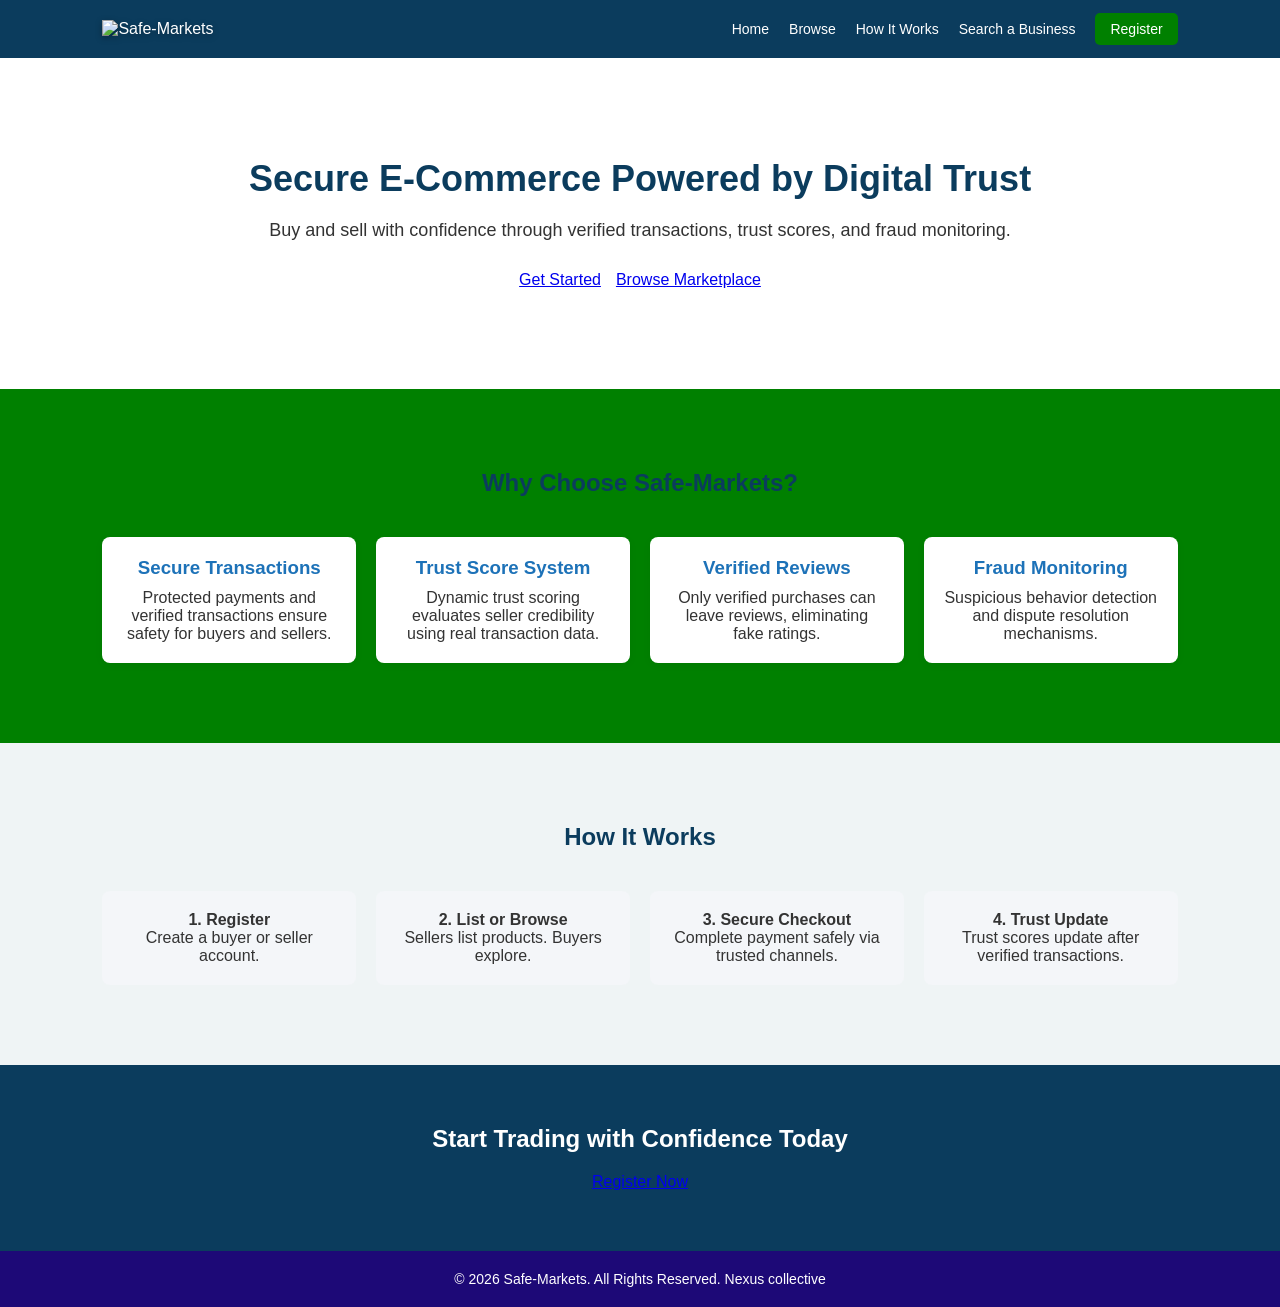
==== index.html @ dd7568ae "Rename Index.html to index.html" ====
<!DOCTYPE html>
<html lang="en">
<head>
<meta charset="UTF-8">
<title>Safe-Markets | Secure Digital Commerce</title>
<meta name="viewport" content="width=device-width, initial-scale=1.0">

<style>
/* RESET & BASE */
* {
    margin: 0;
    padding: 0;
    box-sizing: border-box;
    font-family: Arial, sans-serif;
}
html {
    scroll-behavior: smooth;
}
body {
    background-color: green;
    color: #333;
}

/* NAVBAR */
.navbar {
    display: flex;
    justify-content: space-between;
    align-items: center;
    padding: 20px 8%;
    background-color: #0B3C5D;
    color: white;
}
.logo img {
    width: 180px;
    filter: drop-shadow(0 2px 3px rgba(0,0,0,0.3));
}
.nav-links {
    list-style: none;
    display: flex;
    gap: 20px;
}
.nav-links a {
    text-decoration: none;
    color: white;
    font-size: 14px;
}
.nav-links .btn-primary {
    background-color: green;
    padding: 8px 15px;
    border-radius: 5px;
    color: white !important;
    text-decoration: none;
}
.nav-links .btn-secondary {
    border: 1px solid green;
    padding: 8px 15px;
    border-radius: 5px;
    color: #1d72b8;
}

/* HERO */
.hero {
    padding: 100px 8%;
    text-align: center;
    background-color: white;
}
.hero h1 {
    font-size: 36px;
    margin-bottom: 20px;
    color: #0B3C5D;
}
.hero p {
    font-size: 18px;
    margin-bottom: 30px;
}
.hero-buttons {
    display: flex;
    justify-content: center;
    gap: 15px;
}

/* FEATURES */
.features {
    padding: 80px 8%;
    text-align: center;
}
.features h2 {
    margin-bottom: 40px;
    color: #0B3C5D;
}
.feature-grid {
    display: grid;
    grid-template-columns: repeat(auto-fit, minmax(220px, 1fr));
    gap: 20px;
}
.feature-card {
    background-color: white;
    padding: 20px;
    border-radius: 8px;
    box-shadow: 0 2px 8px rgba(0,0,0,0.05);
}
.feature-card h3 {
    margin-bottom: 10px;
    color: #1d72b8;
}

/* HOW IT WORKS */
.how-it-works {
    padding: 80px 8%;
    background-color: rgb(239, 244, 245);
    text-align: center;
}
.how-it-works h2 {
    margin-bottom: 40px;
    color: #0B3C5D;
}
.steps {
    display: grid;
    grid-template-columns: repeat(auto-fit, minmax(180px, 1fr));
    gap: 20px;
    margin-top: 40px;
}
.step {
    background-color: #f4f6f9;
    padding: 20px;
    border-radius: 8px;
}

/* CTA */
.cta {
    padding: 60px 8%;
    text-align: center;
    background-color: #0B3C5D;
    color: white;
}
.cta h2 {
    margin-bottom: 20px;
}

/* FOOTER */
footer {
    text-align: center;
    padding: 20px;
    background-color: #1d0977;
    color: white;
    font-size: 14px;
}
</style>
</head>

<body>

<!-- NAVBAR -->
<nav class="navbar">
    <div class="logo">
        <img src="#" alt="Safe-Markets">
    </div>
    <ul class="nav-links">
        <li><a href="#">Home</a></li>
        <li><a href="register.html" onclick="showPage('registrationPage')">Browse</a></li>
        <li><a href="#how-it-works">How It Works</a></li>
        <li><a href="reviews.html" onclick="showPage('reviewsPage')">Search a Business</a></li>
        <li><a href="register.html" class="btn-primary"onclick="showPage('registrationPage')">Register</a></li>
    </ul>
</nav>

<!-- HERO SECTION -->
<section class="hero">
    <h1>Secure E-Commerce Powered by Digital Trust</h1> 
    <p>Buy and sell with confidence through verified transactions, trust scores, and fraud monitoring.</p> 
    <div class="hero-buttons"> 
        <a href="register.html" class="btn-primary">Get Started</a> 
        <a href="register.html" class="btn-secondary">Browse Marketplace</a> 
    </div>
</section>

<!-- FEATURES -->
<section class="features">
    <h2>Why Choose Safe-Markets?</h2>
    <div class="feature-grid">
        <div class="feature-card">
            <h3>Secure Transactions</h3>
            <p>Protected payments and verified transactions ensure safety for buyers and sellers.</p>
        </div>
        <div class="feature-card">
            <h3>Trust Score System</h3>
            <p>Dynamic trust scoring evaluates seller credibility using real transaction data.</p>
        </div>
        <div class="feature-card">
            <h3>Verified Reviews</h3>
            <p>Only verified purchases can leave reviews, eliminating fake ratings.</p>
        </div>
        <div class="feature-card">
            <h3>Fraud Monitoring</h3>
            <p>Suspicious behavior detection and dispute resolution mechanisms.</p>
        </div>
    </div>
</section>

<!-- HOW IT WORKS -->
<section class="how-it-works" id="how-it-works">
    <h2>How It Works</h2>
    <div class="steps">
        <div class="step">
            <h4>1. Register</h4>
            <p>Create a buyer or seller account.</p>
        </div>
        <div class="step">
            <h4>2. List or Browse</h4>
            <p>Sellers list products. Buyers explore.</p>
        </div>
        <div class="step">
            <h4>3. Secure Checkout</h4>
            <p>Complete payment safely via trusted channels.</p>
        </div>
        <div class="step">
            <h4>4. Trust Update</h4>
            <p>Trust scores update after verified transactions.</p>
        </div>
    </div>
</section>

<!-- CTA -->
<section class="cta">
    <h2>Start Trading with Confidence Today</h2>
    <a href="register.html" class="btn-primary">Register Now</a>
</section>

<!-- FOOTER -->
<footer>
    <p>© 2026 Safe-Markets. All Rights Reserved. Nexus collective</p>
</footer>

</body>
</html>
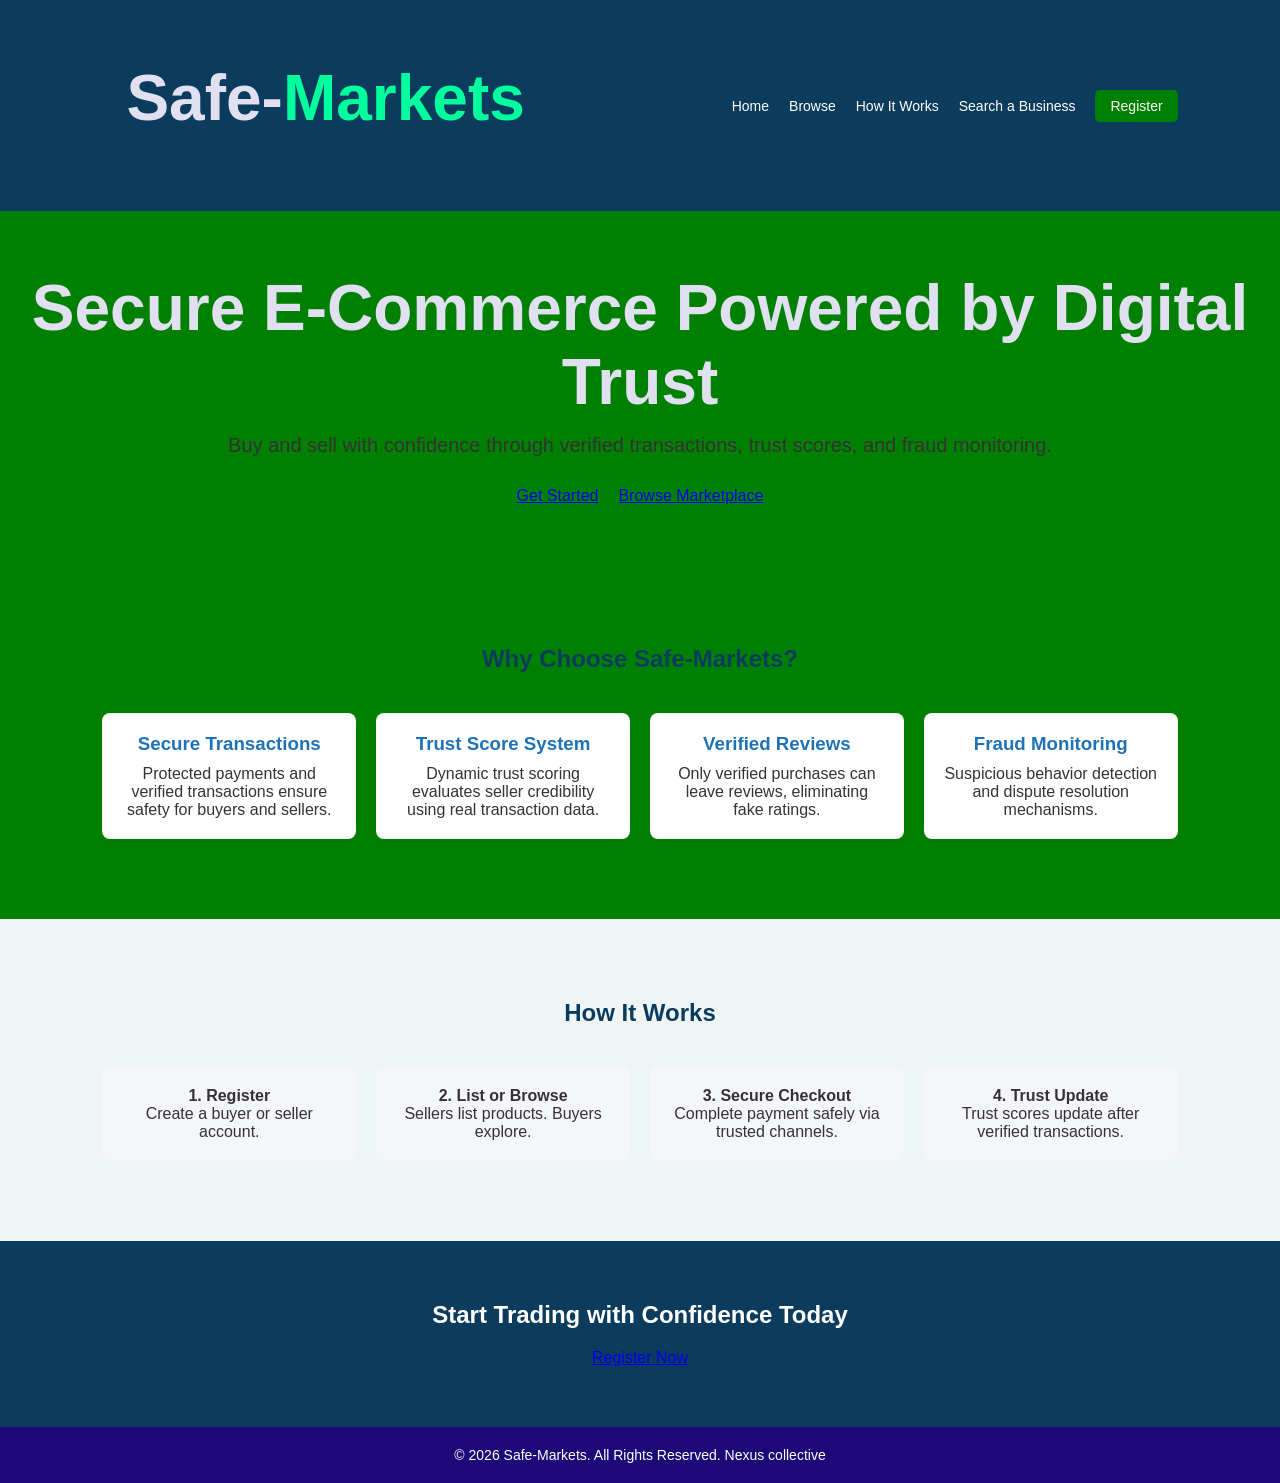
==== commit d86448c8: "Refactor styles for navbar and hero section Updated padding, font sizes, and colors in the hero sect" ====
--- a/index.html
+++ b/index.html
@@ -26,7 +26,7 @@
     display: flex;
     justify-content: space-between;
     align-items: center;
-    padding: 20px 8%;
+    padding: 1px 8%;
     background-color: #0B3C5D;
     color: white;
 }
@@ -57,27 +57,35 @@
     border-radius: 5px;
     color: #1d72b8;
 }
-
-/* HERO */
 .hero {
-    padding: 100px 8%;
-    text-align: center;
-    background-color: white;
-}
+  padding: 60px 24px;
+  text-align: center;
+}
+
 .hero h1 {
-    font-size: 36px;
-    margin-bottom: 20px;
-    color: #0B3C5D;
+  font-size: clamp(25px, 8vw, 64px);
+  font-weight: 800;
+  color: #e0e0f0;        
+  margin-bottom: 15px;
+}
+
+.hero h1 span {
+  color: #00ff9d;        
 }
 .hero p {
-    font-size: 18px;
+    font-size: 20px;
     margin-bottom: 30px;
 }
 .hero-buttons {
     display: flex;
     justify-content: center;
-    gap: 15px;
-}
+    gap: 20px;
+}
+
+
+/* HERO */
+
+
 
 /* FEATURES */
 .features {
@@ -152,8 +160,8 @@
 
 <!-- NAVBAR -->
 <nav class="navbar">
-    <div class="logo">
-        <img src="#" alt="Safe-Markets">
+    <div class="hero">
+  <h1>Safe-<span>Markets</span></h1>
     </div>
     <ul class="nav-links">
         <li><a href="#">Home</a></li>
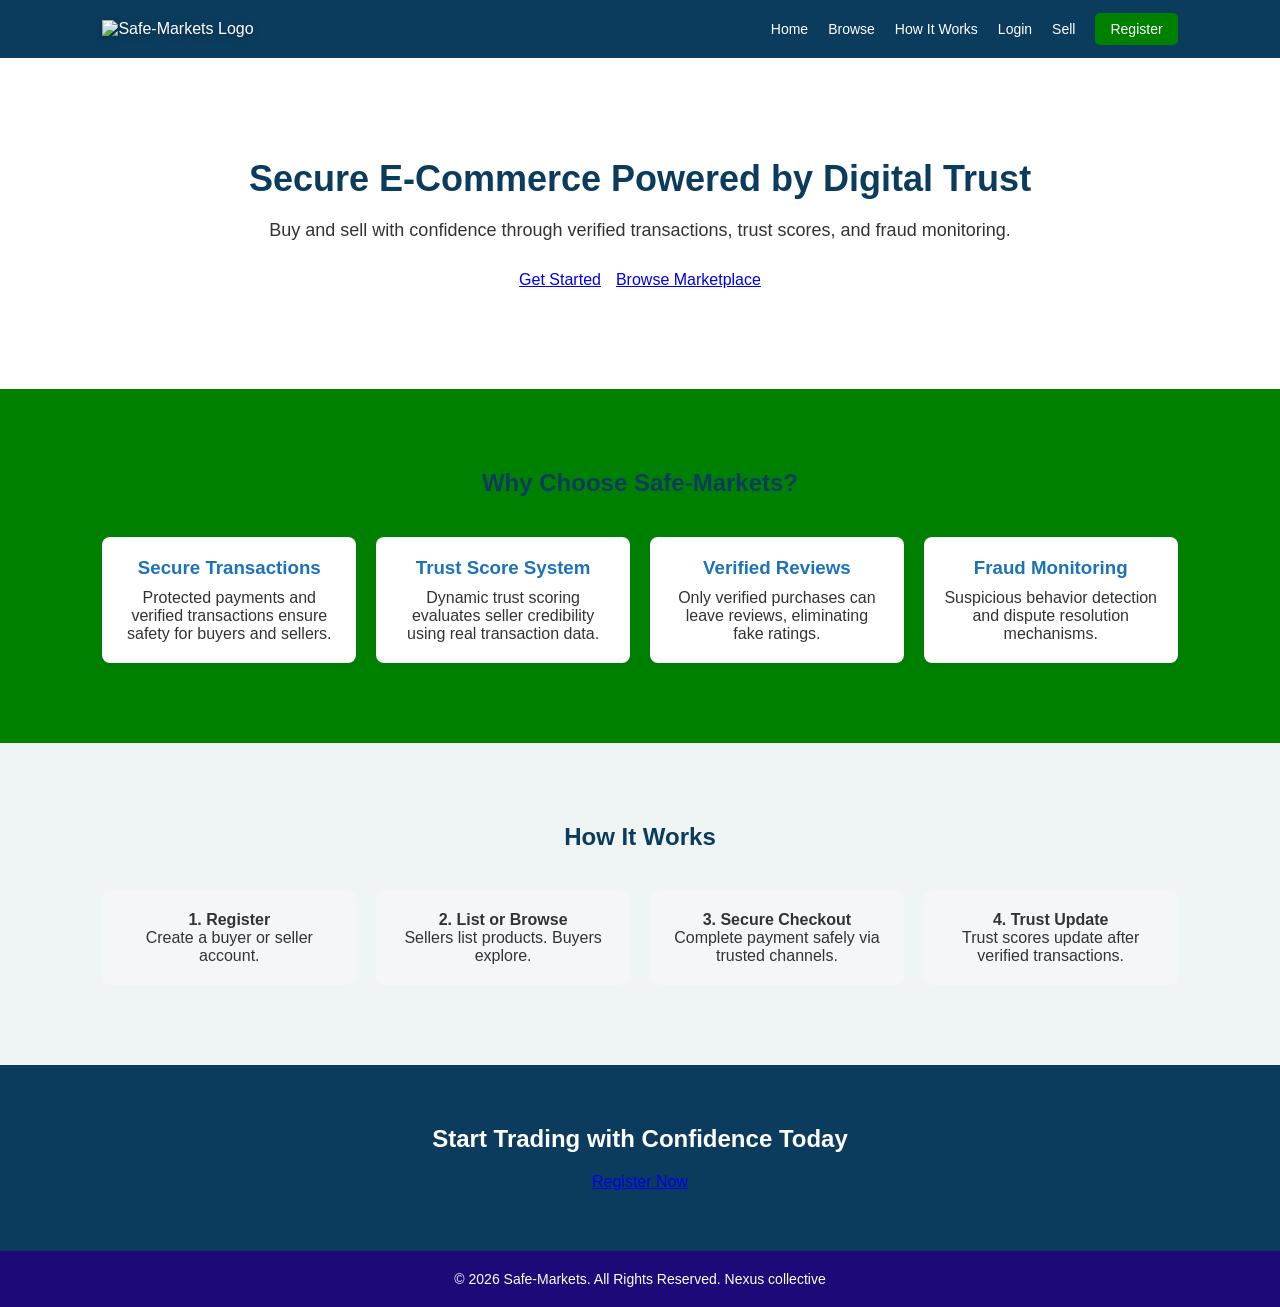
==== commit caf231d0: "Update navbar and hero section links and styles" ====
--- a/index.html
+++ b/index.html
@@ -1,3 +1,4 @@
+
 <!DOCTYPE html>
 <html lang="en">
 <head>
@@ -26,7 +27,7 @@
     display: flex;
     justify-content: space-between;
     align-items: center;
-    padding: 1px 8%;
+    padding: 20px 8%;
     background-color: #0B3C5D;
     color: white;
 }
@@ -57,35 +58,27 @@
     border-radius: 5px;
     color: #1d72b8;
 }
+
+/* HERO */
 .hero {
-  padding: 60px 24px;
-  text-align: center;
-}
-
+    padding: 100px 8%;
+    text-align: center;
+    background-color: white;
+}
 .hero h1 {
-  font-size: clamp(25px, 8vw, 64px);
-  font-weight: 800;
-  color: #e0e0f0;        
-  margin-bottom: 15px;
-}
-
-.hero h1 span {
-  color: #00ff9d;        
+    font-size: 36px;
+    margin-bottom: 20px;
+    color: #0B3C5D;
 }
 .hero p {
-    font-size: 20px;
+    font-size: 18px;
     margin-bottom: 30px;
 }
 .hero-buttons {
     display: flex;
     justify-content: center;
-    gap: 20px;
-}
-
-
-/* HERO */
-
-
+    gap: 15px;
+}
 
 /* FEATURES */
 .features {
@@ -160,15 +153,16 @@
 
 <!-- NAVBAR -->
 <nav class="navbar">
-    <div class="hero">
-  <h1>Safe-<span>Markets</span></h1>
+    <div class="logo">
+        <img src="images/logo.png" alt="Safe-Markets Logo">
     </div>
     <ul class="nav-links">
-        <li><a href="#">Home</a></li>
-        <li><a href="register.html" onclick="showPage('registrationPage')">Browse</a></li>
+        <li><a href="index.html">Home</a></li>
+        <li><a href="product.html">Browse</a></li>
         <li><a href="#how-it-works">How It Works</a></li>
-        <li><a href="reviews.html" onclick="showPage('reviewsPage')">Search a Business</a></li>
-        <li><a href="register.html" class="btn-primary"onclick="showPage('registrationPage')">Register</a></li>
+        <li><a href="Authentication.html">Login</a></li>
+        <li><a href="marketplace.html">Sell</a></li>
+        <li><a href="Authentication.html" class="btn-primary">Register</a></li>
     </ul>
 </nav>
 
@@ -177,8 +171,8 @@
     <h1>Secure E-Commerce Powered by Digital Trust</h1> 
     <p>Buy and sell with confidence through verified transactions, trust scores, and fraud monitoring.</p> 
     <div class="hero-buttons"> 
-        <a href="register.html" class="btn-primary">Get Started</a> 
-        <a href="register.html" class="btn-secondary">Browse Marketplace</a> 
+        <a href="Authentication.html" class="btn-primary">Get Started</a> 
+        <a href="marketplace.html" class="btn-secondary">Browse Marketplace</a> 
     </div>
 </section>
 
@@ -231,7 +225,7 @@
 <!-- CTA -->
 <section class="cta">
     <h2>Start Trading with Confidence Today</h2>
-    <a href="register.html" class="btn-primary">Register Now</a>
+    <a href="Authentication.html" class="btn-primary">Register Now</a>
 </section>
 
 <!-- FOOTER -->
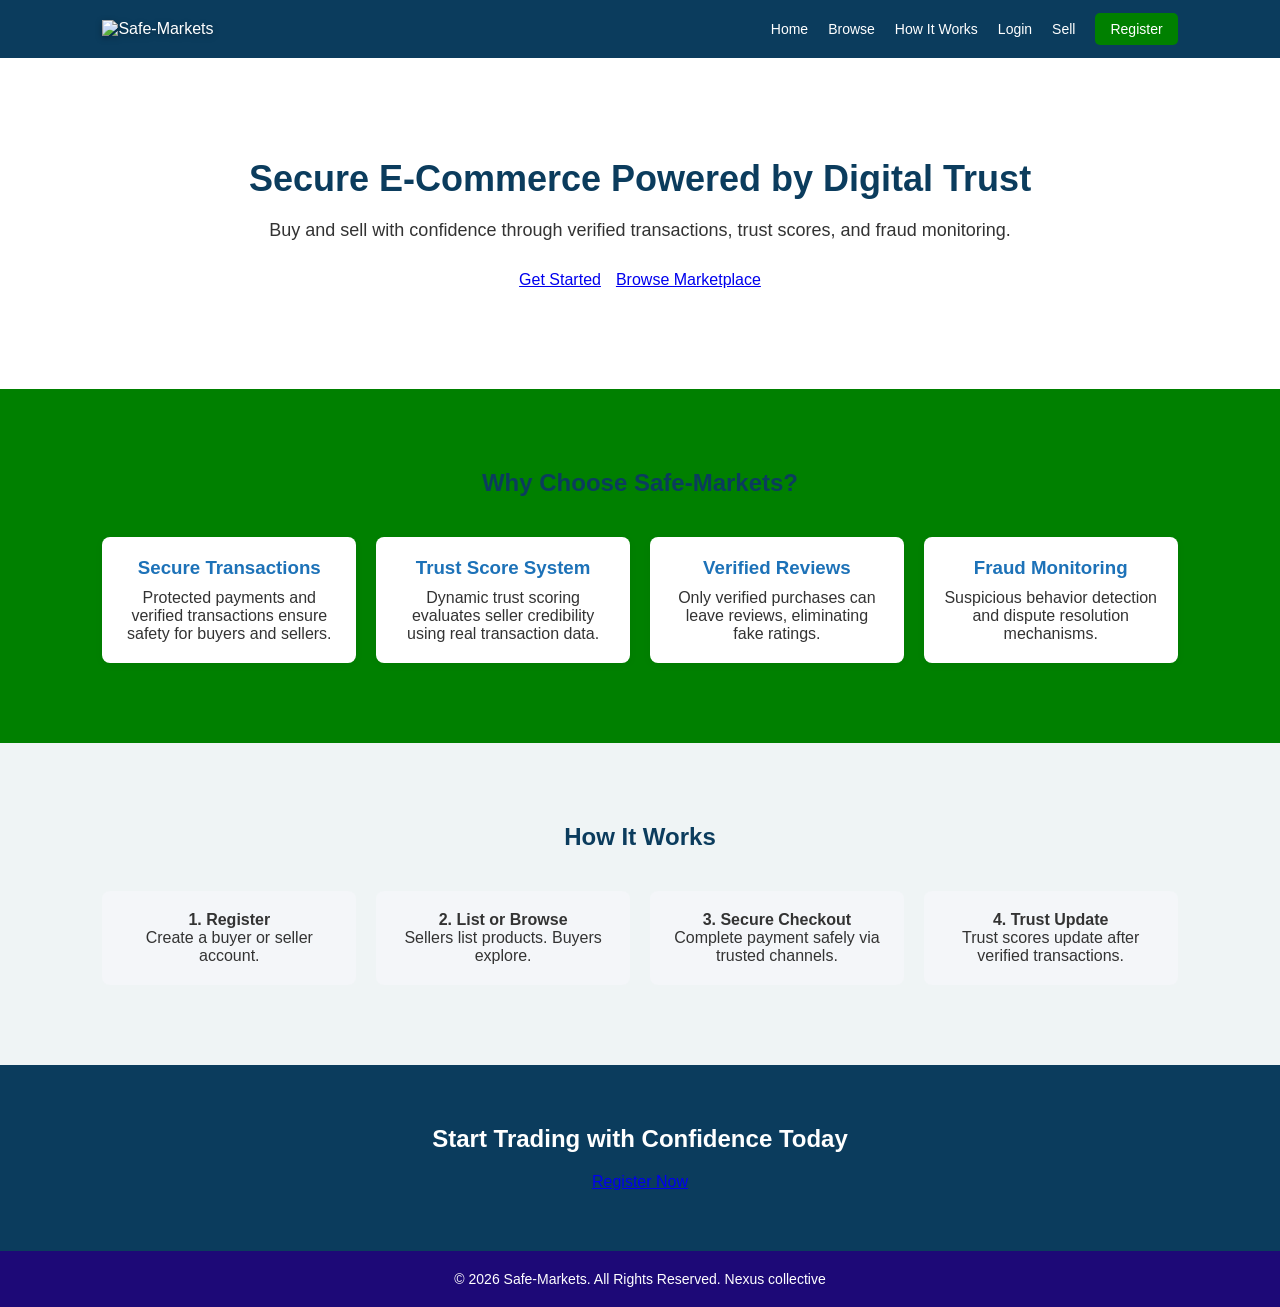
==== commit 19f85454: "Update logo image source in navbar" ====
--- a/index.html
+++ b/index.html
@@ -154,7 +154,7 @@
 <!-- NAVBAR -->
 <nav class="navbar">
     <div class="logo">
-        <img src="images/logo.png" alt="Safe-Markets Logo">
+        <img src="#" alt="Safe-Markets">
     </div>
     <ul class="nav-links">
         <li><a href="index.html">Home</a></li>
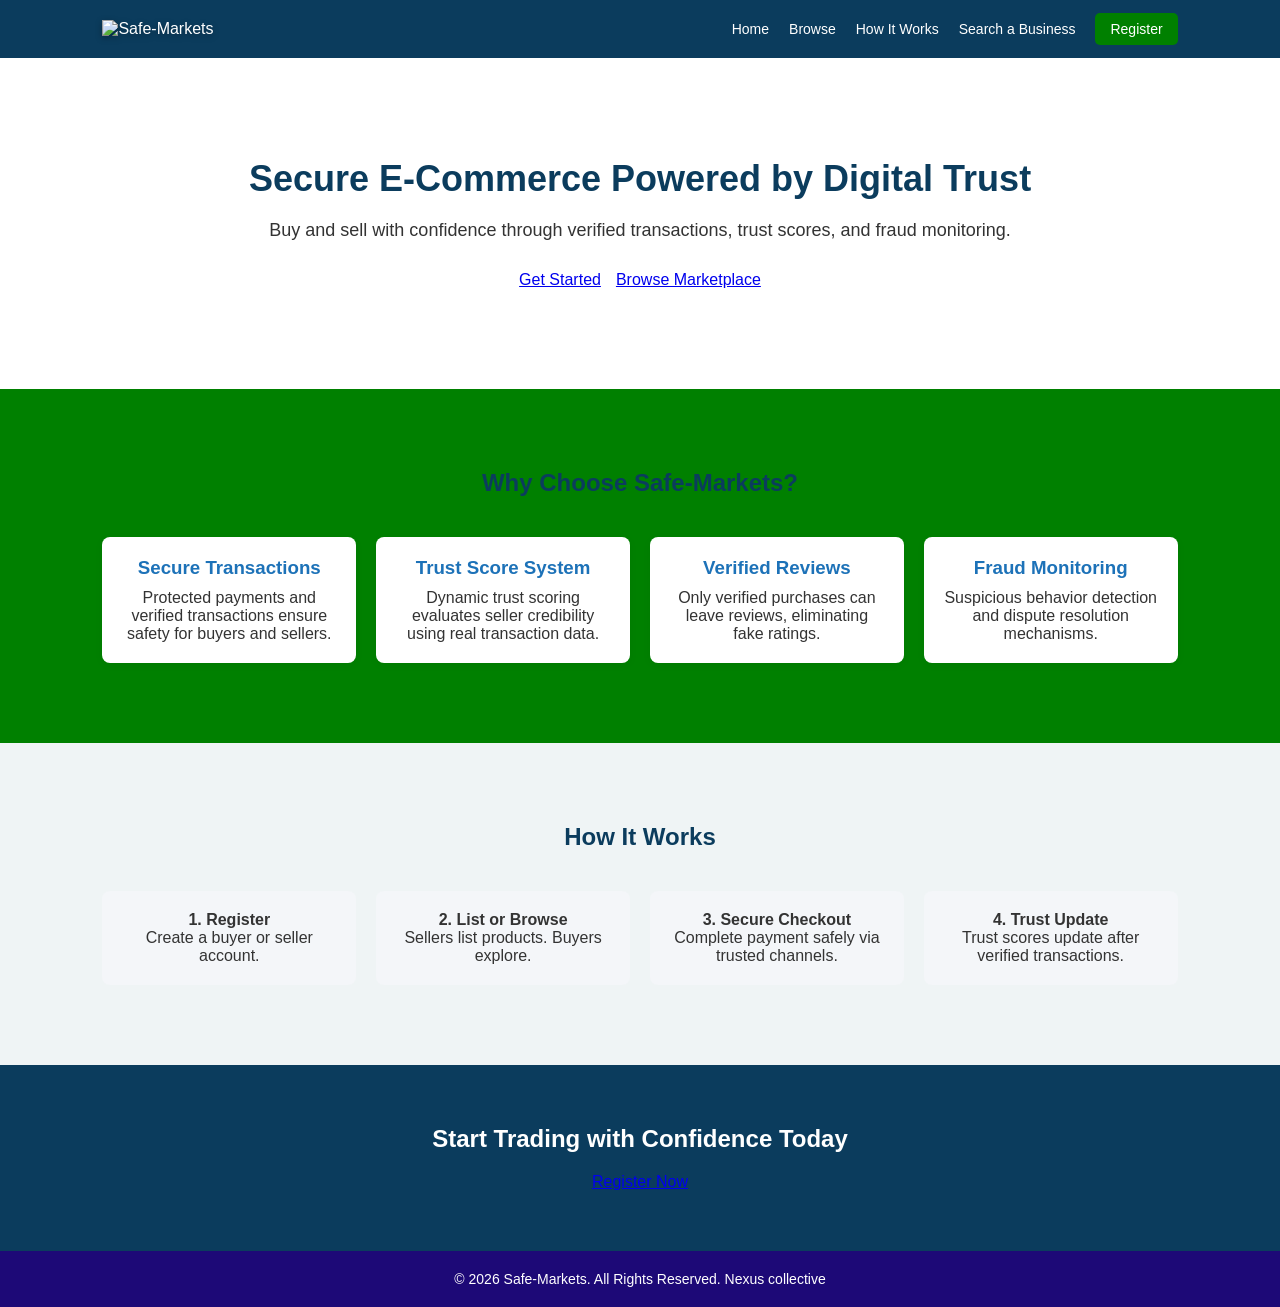
==== commit f88b1621: "Update navigation links and buttons in index.html" ====
--- a/index.html
+++ b/index.html
@@ -1,4 +1,3 @@
-
 <!DOCTYPE html>
 <html lang="en">
 <head>
@@ -157,12 +156,11 @@
         <img src="#" alt="Safe-Markets">
     </div>
     <ul class="nav-links">
-        <li><a href="index.html">Home</a></li>
-        <li><a href="product.html">Browse</a></li>
+        <li><a href="#">Home</a></li>
+        <li><a href="register.html" onclick="showPage('registrationPage')">Browse</a></li>
         <li><a href="#how-it-works">How It Works</a></li>
-        <li><a href="Authentication.html">Login</a></li>
-        <li><a href="marketplace.html">Sell</a></li>
-        <li><a href="Authentication.html" class="btn-primary">Register</a></li>
+        <li><a href="reviews.html" onclick="showPage('reviewsPage')">Search a Business</a></li>
+        <li><a href="register.html" class="btn-primary"onclick="showPage('registrationPage')">Register</a></li>
     </ul>
 </nav>
 
@@ -171,8 +169,8 @@
     <h1>Secure E-Commerce Powered by Digital Trust</h1> 
     <p>Buy and sell with confidence through verified transactions, trust scores, and fraud monitoring.</p> 
     <div class="hero-buttons"> 
-        <a href="Authentication.html" class="btn-primary">Get Started</a> 
-        <a href="marketplace.html" class="btn-secondary">Browse Marketplace</a> 
+        <a href="register.html" class="btn-primary">Get Started</a> 
+        <a href="register.html" class="btn-secondary">Browse Marketplace</a> 
     </div>
 </section>
 
@@ -225,7 +223,7 @@
 <!-- CTA -->
 <section class="cta">
     <h2>Start Trading with Confidence Today</h2>
-    <a href="Authentication.html" class="btn-primary">Register Now</a>
+    <a href="register.html" class="btn-primary">Register Now</a>
 </section>
 
 <!-- FOOTER -->
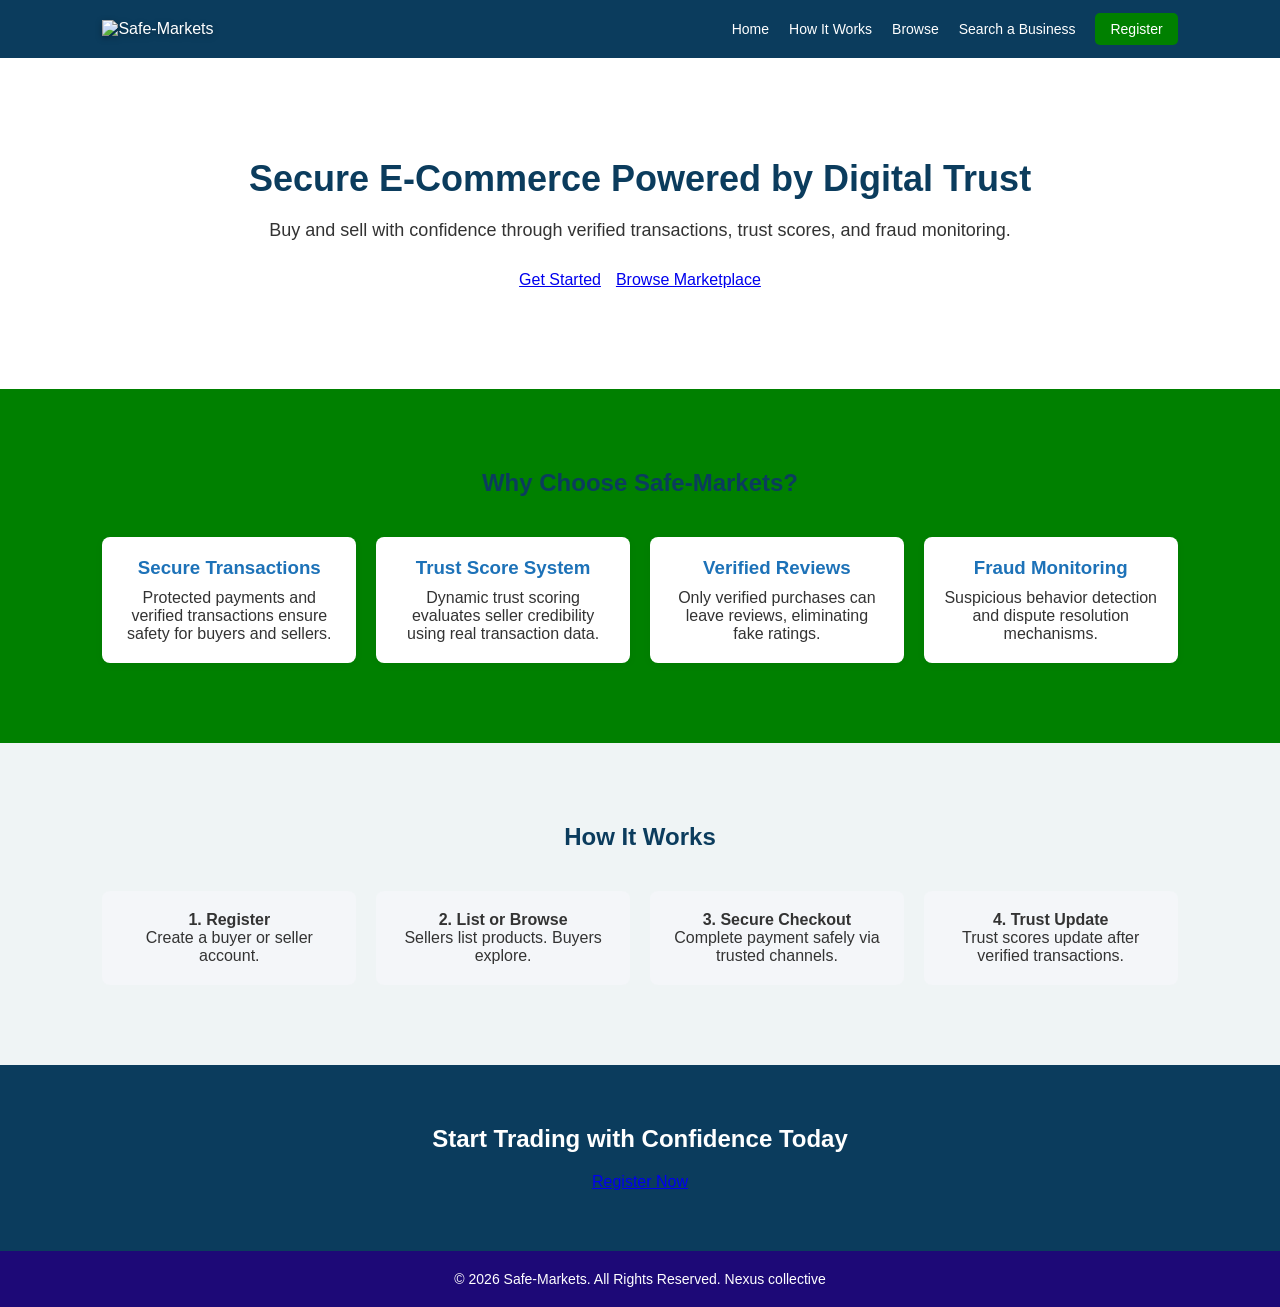
==== commit eb4f75fc: "Remove duplicate 'How It Works' link from navigation" ====
--- a/index.html
+++ b/index.html
@@ -157,8 +157,8 @@
     </div>
     <ul class="nav-links">
         <li><a href="#">Home</a></li>
+         <li><a href="#how-it-works">How It Works</a></li>
         <li><a href="register.html" onclick="showPage('registrationPage')">Browse</a></li>
-        <li><a href="#how-it-works">How It Works</a></li>
         <li><a href="reviews.html" onclick="showPage('reviewsPage')">Search a Business</a></li>
         <li><a href="register.html" class="btn-primary"onclick="showPage('registrationPage')">Register</a></li>
     </ul>
